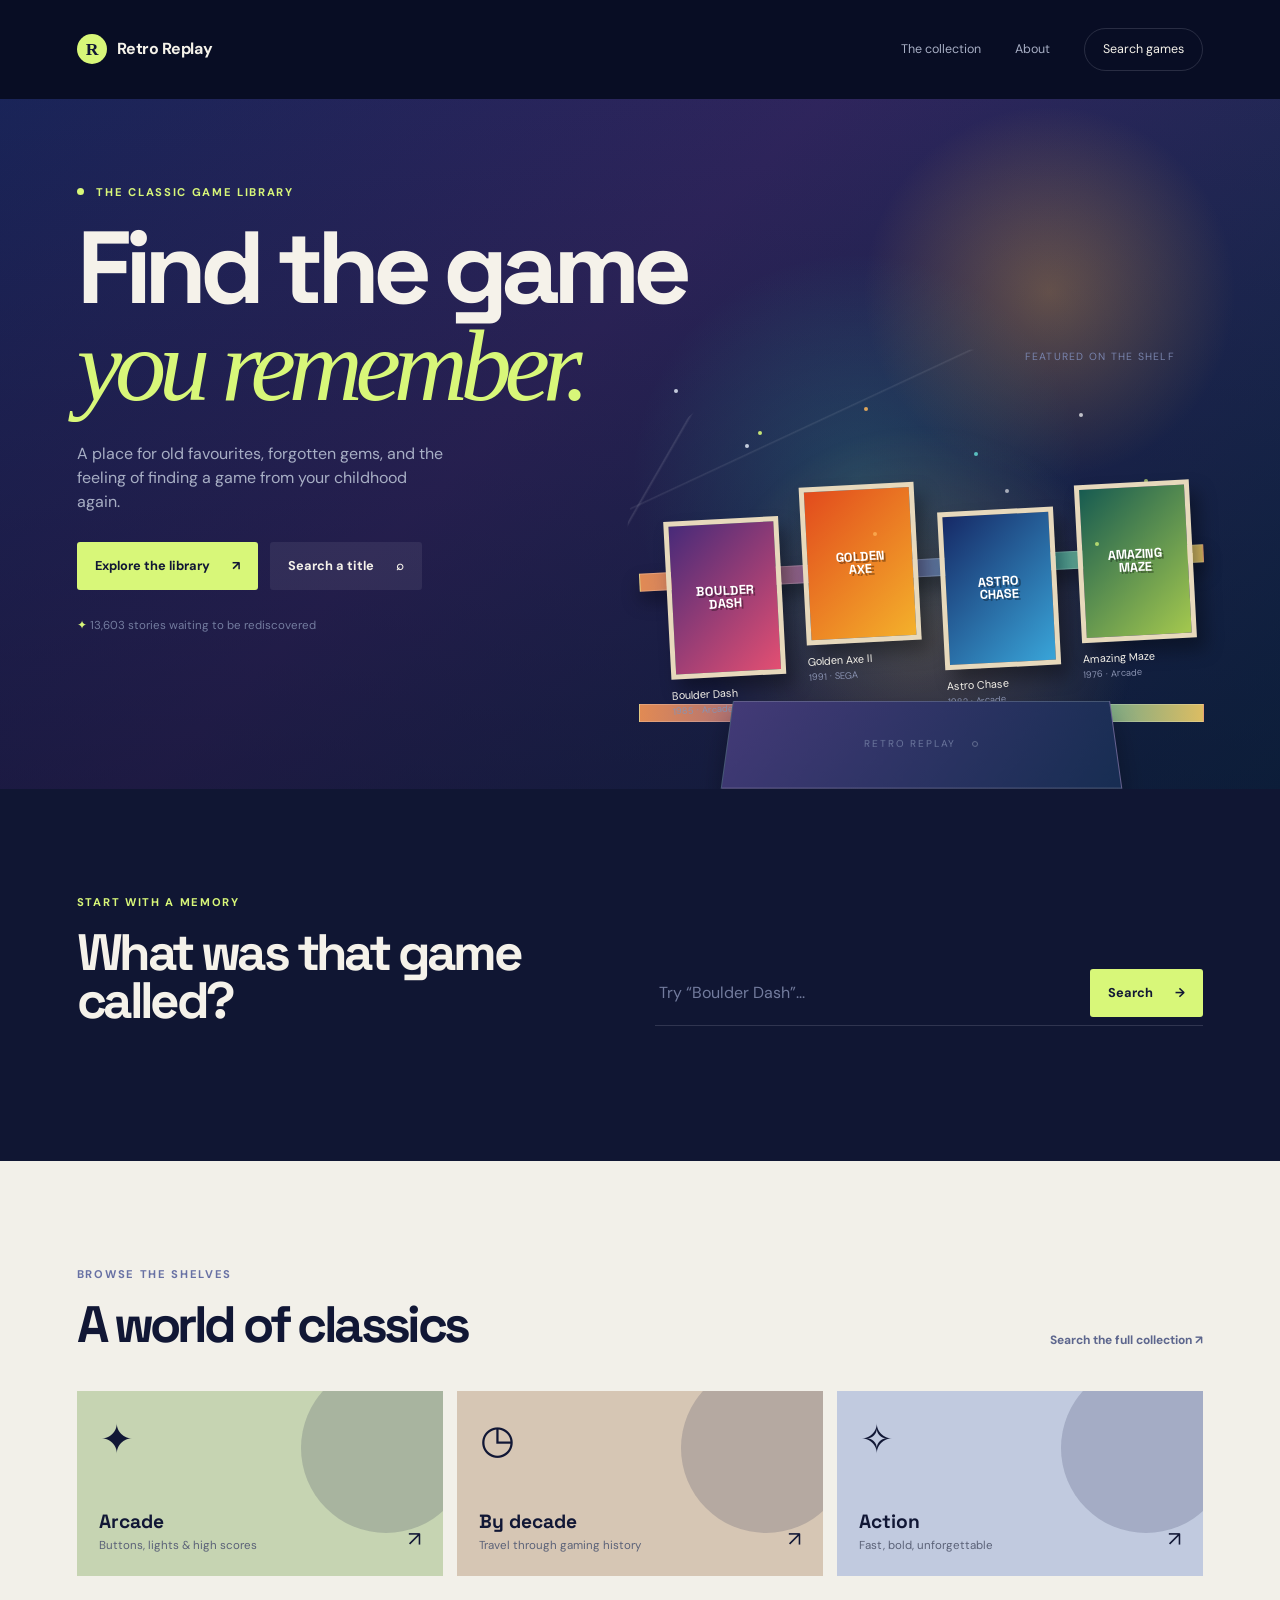
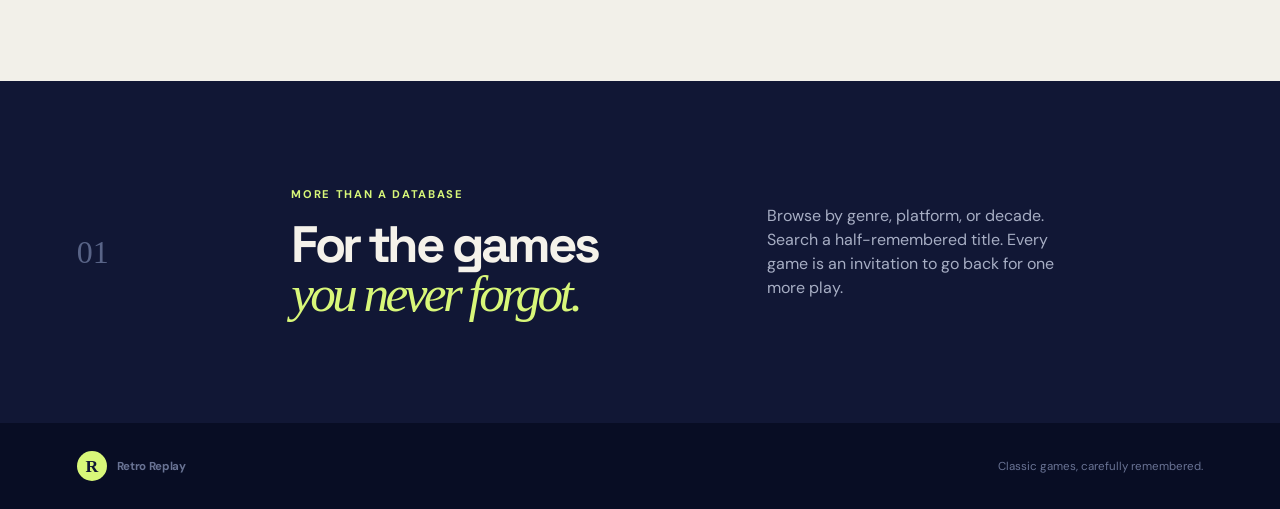
==== index.html @ 3554c62f "getting seroius now" ====
<!doctype html>
<html lang="en">
  <head>
    <meta charset="utf-8" />
    <meta name="viewport" content="width=device-width, initial-scale=1" />
    <meta
      name="description"
      content="Rediscover classic video games through a welcoming library of titles, platforms, and eras."
    />
    <title>Retro Replay | Classic game library</title>
    <link rel="preconnect" href="https://fonts.googleapis.com" />
    <link rel="preconnect" href="https://fonts.gstatic.com" crossorigin />
    <link
      href="https://fonts.googleapis.com/css2?family=DM+Sans:wght@400;500;700&family=Space+Grotesk:wght@500;600;700&display=swap"
      rel="stylesheet"
    />
    <link rel="stylesheet" href="styles.css" />
  </head>
  <body>
    <header class="site-header">
      <a class="brand" href="index.html" aria-label="Retro Replay home">
        <span class="brand-mark" aria-hidden="true">R</span>
        <span>Retro Replay</span>
      </a>
      <nav class="site-nav" aria-label="Primary navigation">
        <a href="#showcase">The collection</a>
        <a href="#about">About</a>
        <a class="nav-cta" href="#search">Search games</a>
      </nav>
    </header>

    <main>
      <section class="hero" aria-labelledby="hero-title">
        <div class="hero-glow hero-glow-left" aria-hidden="true"></div>
        <div class="hero-glow hero-glow-right" aria-hidden="true"></div>
        <div class="hero-copy">
          <p class="eyebrow"><span class="eyebrow-dot"></span> The classic game library</p>
          <h1 id="hero-title">Find the game<br /><em>you remember.</em></h1>
          <p class="hero-text">
            A place for old favourites, forgotten gems, and the feeling of
            finding a game from your childhood again.
          </p>
          <div class="hero-actions">
            <a class="button button-primary" href="library.html">
              Explore the library <span aria-hidden="true">↗</span>
            </a>
            <a class="button button-secondary" href="#search">
              Search a title <span aria-hidden="true">⌕</span>
            </a>
          </div>
          <p class="hero-note"><span aria-hidden="true">✦</span> 13,603 stories waiting to be rediscovered</p>
        </div>

        <div class="desk-scene" aria-label="Featured games from the collection">
          <div class="shelf shelf-back" aria-hidden="true"></div>
          <div class="shelf shelf-front" aria-hidden="true"></div>
          <div class="scene-label">Featured on the shelf</div>
          <div id="featured-games" class="featured-games">
            <article class="featured-card card-one">
              <div class="cover-art art-purple"><span>BOULDER<br />DASH</span></div>
              <span class="featured-title">Boulder Dash</span>
              <span class="featured-meta">1985 · Arcade</span>
            </article>
            <article class="featured-card card-two">
              <div class="cover-art art-orange"><span>GOLDEN<br />AXE</span></div>
              <span class="featured-title">Golden Axe II</span>
              <span class="featured-meta">1991 · SEGA</span>
            </article>
            <article class="featured-card card-three">
              <div class="cover-art art-blue"><span>ASTRO<br />CHASE</span></div>
              <span class="featured-title">Astro Chase</span>
              <span class="featured-meta">1982 · Arcade</span>
            </article>
            <article class="featured-card card-four">
              <div class="cover-art art-green"><span>AMAZING<br />MAZE</span></div>
              <span class="featured-title">Amazing Maze</span>
              <span class="featured-meta">1976 · Arcade</span>
            </article>
          </div>
          <div class="desk-drawer"><span>RETRO REPLAY</span><i aria-hidden="true"></i></div>
        </div>
      </section>

      <section class="search-section" id="search" aria-labelledby="search-title">
        <div>
          <p class="eyebrow">Start with a memory</p>
          <h2 id="search-title">What was that game called?</h2>
        </div>
        <form class="search-form" id="search-form">
          <label class="sr-only" for="game-search">Search by game title</label>
          <input id="game-search" name="query" type="search" placeholder="Try “Boulder Dash”..." autocomplete="off" />
          <button class="button button-primary" type="submit">Search <span aria-hidden="true">→</span></button>
        </form>
        <div class="search-results" id="search-results" aria-live="polite"></div>
      </section>

      <section class="showcase" id="showcase" aria-labelledby="showcase-title">
        <div class="section-heading">
          <div>
            <p class="eyebrow">Browse the shelves</p>
            <h2 id="showcase-title">A world of classics</h2>
          </div>
          <a class="text-link" href="#search">Search the full collection <span aria-hidden="true">↗</span></a>
        </div>
        <div class="category-grid" id="category-grid">
          <a class="category-card category-arcade" href="library.html?category=Arcade" data-query="arcade">
            <span class="category-icon" aria-hidden="true">✦</span>
            <span><strong>Arcade</strong><small>Buttons, lights &amp; high scores</small></span>
            <span class="category-arrow" aria-hidden="true">↗</span>
          </a>
          <a class="category-card category-years" href="library.html?category=1990s" data-query="1990">
            <span class="category-icon" aria-hidden="true">◷</span>
            <span><strong>By decade</strong><small>Travel through gaming history</small></span>
            <span class="category-arrow" aria-hidden="true">↗</span>
          </a>
          <a class="category-card category-action" href="library.html?category=Action" data-query="action">
            <span class="category-icon" aria-hidden="true">✧</span>
            <span><strong>Action</strong><small>Fast, bold, unforgettable</small></span>
            <span class="category-arrow" aria-hidden="true">↗</span>
          </a>
        </div>
      </section>

      <section class="about" id="about" aria-labelledby="about-title">
        <span class="about-number" aria-hidden="true">01</span>
        <div>
          <p class="eyebrow">More than a database</p>
          <h2 id="about-title">For the games<br /><em>you never forgot.</em></h2>
        </div>
        <p>
          Browse by genre, platform, or decade. Search a half-remembered title.
          Every game is an invitation to go back for one more play.
        </p>
      </section>
    </main>

    <footer class="site-footer">
      <a class="brand" href="index.html"><span class="brand-mark" aria-hidden="true">R</span><span>Retro Replay</span></a>
      <span>Classic games, carefully remembered.</span>
    </footer>
    <script src="app.js"></script>
  </body>
</html>
---- styles.css ----
:root {
  --ink: #f5f2ea;
  --muted: #a7aec4;
  --navy: #111735;
  --navy-deep: #080d24;
  --blue: #465cff;
  --lime: #d8f779;
  --line: rgba(239, 241, 255, 0.14);
  --serif: Georgia, "Times New Roman", serif;
}

* { box-sizing: border-box; }
html { scroll-behavior: smooth; }
body {
  margin: 0;
  background: var(--navy-deep);
  color: var(--ink);
  font-family: "DM Sans", Arial, sans-serif;
  line-height: 1.5;
}
a { color: inherit; text-decoration: none; }
a:focus-visible, button:focus-visible, input:focus-visible {
  outline: 3px solid var(--lime);
  outline-offset: 4px;
}
.site-header, .site-footer {
  align-items: center;
  display: flex;
  justify-content: space-between;
  margin: 0 auto;
  max-width: 1440px;
  padding: 28px 6vw;
}
.brand { align-items: center; display: inline-flex; font-weight: 700; gap: 10px; letter-spacing: -.03em; }
.brand-mark {
  align-items: center; background: var(--lime); border-radius: 50%; color: var(--navy);
  display: inline-flex; font-family: Georgia, serif; font-size: 1.1rem; height: 30px; justify-content: center; width: 30px;
}
.site-nav { align-items: center; color: var(--muted); display: flex; font-size: .78rem; gap: 34px; }
.site-nav a:hover, .text-link:hover { color: var(--ink); }
.nav-cta { border: 1px solid var(--line); border-radius: 30px; color: var(--ink); padding: 11px 18px; }
.hero {
  min-height: 690px; overflow: hidden; padding: 85px 6vw 95px; position: relative;
  background:
    linear-gradient(180deg, rgba(18, 24, 62, .08), rgba(8, 13, 36, .48)),
    radial-gradient(circle at 82% 28%, rgba(255, 184, 71, .38) 0, transparent 16%),
    radial-gradient(circle at 67% 55%, rgba(59, 196, 185, .3) 0, transparent 24%),
    linear-gradient(135deg, #1a255a 0%, #31265f 42%, #102c4c 100%);
}
.hero-copy { margin: 0 auto; max-width: 1440px; position: relative; z-index: 2; }
.eyebrow { color: var(--lime); font-size: .7rem; font-weight: 700; letter-spacing: .15em; margin: 0 0 18px; text-transform: uppercase; }
.eyebrow-dot { background: var(--lime); border-radius: 50%; display: inline-block; height: 7px; margin: 0 8px 1px 0; width: 7px; }
h1, h2 { font-family: "Space Grotesk", Arial, sans-serif; letter-spacing: -.07em; line-height: .95; margin: 0; }
h1 { font-size: clamp(3.7rem, 8vw, 7.5rem); max-width: 680px; }
h1 em, h2 em { color: var(--lime); font-family: var(--serif); font-weight: 400; }
.hero-text { color: var(--muted); font-size: 1rem; max-width: 370px; margin: 28px 0; }
.hero-actions { display: flex; flex-wrap: wrap; gap: 12px; }
.button { align-items: center; border: 0; border-radius: 3px; cursor: pointer; display: inline-flex; font: inherit; font-size: .8rem; font-weight: 700; gap: 22px; justify-content: space-between; min-height: 48px; padding: 13px 18px; transition: transform .2s, background .2s; }
.button:hover { transform: translateY(-2px); }
.button-primary { background: var(--lime); color: var(--navy); }
.button-secondary { background: rgba(255,255,255,.07); color: var(--ink); }
.hero-note { color: #737c9f; font-size: .72rem; margin-top: 27px; }
.hero-note span { color: var(--lime); }
.desk-scene {
  bottom: 20px; height: 420px; position: absolute; right: 5%; width: min(46vw, 650px);
  background:
    linear-gradient(120deg, transparent 12%, rgba(255,255,255,.12) 12.2%, transparent 12.5%),
    linear-gradient(155deg, transparent 23%, rgba(255,255,255,.09) 23.2%, transparent 23.5%),
    radial-gradient(ellipse at 50% 68%, rgba(255, 203, 104, .22), transparent 52%);
  border-radius: 45% 45% 0 0;
}
.desk-scene::before, .desk-scene::after {
  background: rgba(236, 244, 255, .8); border-radius: 50%; content: ""; height: 4px;
  position: absolute; width: 4px;
}
.desk-scene::before { box-shadow: 84px 42px 0 rgba(216,247,121,.9), 190px 18px 0 rgba(255,183,91,.85), 300px 63px 0 rgba(102,225,217,.8), 405px 24px 0 rgba(255,255,255,.7), 470px 90px 0 rgba(216,247,121,.65); left: 8%; top: 40px; }
.desk-scene::after { box-shadow: 128px 88px 0 rgba(255,183,91,.7), 260px 45px 0 rgba(255,255,255,.6), 350px 98px 0 rgba(216,247,121,.75); left: 20%; top: 95px; }
.shelf { background: linear-gradient(90deg, #e18a54, #73559e 38%, #3e9d9c 72%, #dcbd63); border: 1px solid rgba(255,255,255,.2); height: 18px; left: 2%; position: absolute; transform: rotate(-3deg); width: 96%; }
.shelf-back { box-shadow: 0 10px 18px rgba(0,0,0,.35); top: 210px; }
.shelf-front { top: 355px; transform: rotate(0); }
.scene-label { color: #7883ac; font-size: .65rem; letter-spacing: .12em; position: absolute; right: 7%; text-transform: uppercase; top: 0; }
.featured-games { align-items: end; bottom: 63px; display: flex; gap: clamp(8px, 2vw, 22px); left: 7%; position: absolute; transform: rotate(-3deg); }
.featured-card { width: clamp(75px, 9vw, 125px); }
.featured-card:nth-child(2) { transform: translateY(-27px); }
.featured-card:nth-child(3) { transform: translateY(5px); }
.featured-card:nth-child(4) { transform: translateY(-15px); }
.cover-art { align-items: center; aspect-ratio: .73; border: 5px solid #e7d9bc; box-shadow: 8px 12px 18px rgba(0,0,0,.35); display: flex; justify-content: center; padding: 7px; text-align: center; }
.cover-art span { color: white; font-family: "Space Grotesk", sans-serif; font-size: clamp(.55rem, 1vw, .85rem); font-weight: 700; line-height: 1; text-shadow: 2px 2px 0 rgba(0,0,0,.35); }
.art-purple { background: linear-gradient(135deg, #472a79, #e34f72); }
.art-orange { background: linear-gradient(135deg, #e24b1d, #f4b12b); }
.art-blue { background: linear-gradient(135deg, #162966, #39a5d9); }
.art-green { background: linear-gradient(135deg, #175b51, #a4c84e); }
.featured-title, .featured-meta { display: block; font-size: .68rem; margin-top: 8px; overflow: hidden; text-overflow: ellipsis; white-space: nowrap; }
.featured-meta { color: #8992b0; font-size: .58rem; margin-top: 2px; }
.desk-drawer { align-items: center; background: linear-gradient(125deg, #433a77, #172d52); border: 1px solid rgba(255,255,255,.2); bottom: -20px; box-shadow: 0 18px 25px rgba(0,0,0,.3); display: flex; height: 91px; justify-content: center; left: 17%; position: absolute; transform: perspective(400px) rotateX(16deg); width: 66%; }
.desk-drawer span { color: #6d789e; font-size: .63rem; letter-spacing: .18em; }
.desk-drawer i { border: 1px solid #657092; border-radius: 50%; height: 6px; margin-left: 16px; width: 6px; }
.search-section, .showcase, .about { margin: 0 auto; max-width: 1440px; padding: 105px 6vw; }
.search-section { align-items: end; background: #101633; display: grid; gap: 30px; grid-template-columns: 1fr 1fr; }
h2 { font-size: clamp(2.2rem, 4vw, 4.5rem); }
.search-form { display: flex; border-bottom: 1px solid var(--line); padding-bottom: 8px; }
.search-form input { background: transparent; border: 0; color: var(--ink); flex: 1; font: inherit; font-size: 1rem; min-width: 0; padding: 12px 4px; }
.search-form input::placeholder { color: #727b9d; }
.search-results { grid-column: 1 / -1; }
.search-result { align-items: center; border-top: 1px solid var(--line); display: flex; gap: 15px; padding: 17px 0; }
.search-result strong { flex: 1; }
.search-result small { color: var(--muted); }
.search-empty { color: var(--muted); font-size: .85rem; }
.showcase { background: #f2f0e9; color: var(--navy); }
.section-heading { align-items: end; display: flex; justify-content: space-between; margin-bottom: 42px; }
.section-heading .eyebrow { color: #6871a4; }
.text-link { color: #5d668d; font-size: .75rem; font-weight: 700; }
.category-grid { display: grid; gap: 14px; grid-template-columns: repeat(3, 1fr); }
.category-card { align-items: end; background: #d9d6cc; display: flex; min-height: 185px; overflow: hidden; padding: 22px; position: relative; }
.category-card::before { background: rgba(19,27,66,.17); border-radius: 50%; content: ""; height: 170px; position: absolute; right: -28px; top: -28px; width: 170px; }
.category-arcade { background: #c6d4b2; }.category-years { background: #d6c6b4; }.category-action { background: #c1cadf; }
.category-icon { font-size: 2.5rem; left: 23px; position: absolute; top: 18px; }
.category-card span:nth-child(2) { display: grid; gap: 3px; position: relative; }
.category-card strong { font: 700 1.2rem "Space Grotesk", sans-serif; }.category-card small { color: #5b6278; font-size: .72rem; }
.category-arrow { font-size: 1.3rem; margin-left: auto; position: relative; }
.about { align-items: center; background: var(--navy); display: grid; gap: 40px; grid-template-columns: .4fr 1fr 1fr; }
.about-number { color: #596487; font-family: var(--serif); font-size: 2rem; }.about p:last-child { color: var(--muted); font-size: 1rem; max-width: 300px; }
.site-footer { color: #697394; font-size: .72rem; }
.sr-only { clip: rect(0,0,0,0); clip-path: inset(50%); height: 1px; overflow: hidden; position: absolute; white-space: nowrap; width: 1px; }

@media (max-width: 850px) {
  .site-header { padding: 22px 5vw; }.site-nav a:not(.nav-cta) { display: none; }
  .hero { min-height: 850px; padding: 65px 5vw; }.desk-scene { bottom: 40px; height: 330px; left: 4%; right: auto; width: 92%; }
  .shelf-back { top: 175px; }.shelf-front { top: 290px; }.featured-games { bottom: 48px; }.desk-drawer { bottom: -10px; }
  .search-section, .showcase, .about { padding: 75px 5vw; }.search-section { display: block; }.search-form { margin-top: 30px; }
  .about { grid-template-columns: 1fr; }.about-number { display: none; }
}
@media (max-width: 520px) {
  h1 { font-size: 3.7rem; }.hero-text { font-size: .9rem; }.hero-actions .button { flex: 1; }
  .category-grid { grid-template-columns: 1fr; }.category-card { min-height: 150px; }.section-heading { align-items: start; flex-direction: column; gap: 20px; }
  .site-footer { align-items: start; flex-direction: column; gap: 15px; }
}
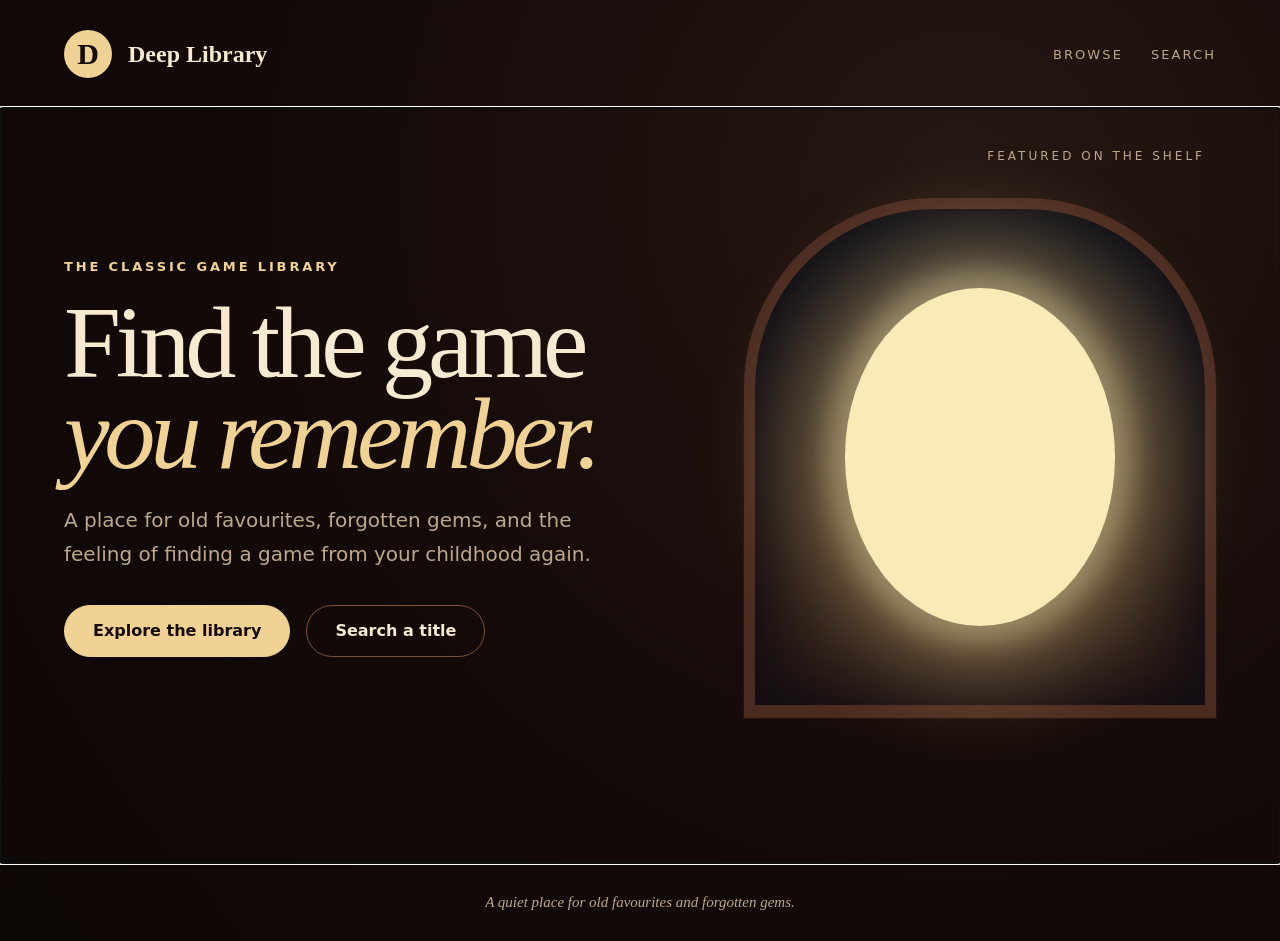
==== commit 6a60d15c: "getting seroius now" ====
--- a/index.html
+++ b/index.html
@@ -1,143 +1,22 @@
 <!doctype html>
 <html lang="en">
-  <head>
-    <meta charset="utf-8" />
-    <meta name="viewport" content="width=device-width, initial-scale=1" />
-    <meta
-      name="description"
-      content="Rediscover classic video games through a welcoming library of titles, platforms, and eras."
-    />
-    <title>Retro Replay | Classic game library</title>
-    <link rel="preconnect" href="https://fonts.googleapis.com" />
-    <link rel="preconnect" href="https://fonts.gstatic.com" crossorigin />
-    <link
-      href="https://fonts.googleapis.com/css2?family=DM+Sans:wght@400;500;700&family=Space+Grotesk:wght@500;600;700&display=swap"
-      rel="stylesheet"
-    />
-    <link rel="stylesheet" href="styles.css" />
-  </head>
-  <body>
-    <header class="site-header">
-      <a class="brand" href="index.html" aria-label="Retro Replay home">
-        <span class="brand-mark" aria-hidden="true">R</span>
-        <span>Retro Replay</span>
-      </a>
-      <nav class="site-nav" aria-label="Primary navigation">
-        <a href="#showcase">The collection</a>
-        <a href="#about">About</a>
-        <a class="nav-cta" href="#search">Search games</a>
-      </nav>
-    </header>
-
-    <main>
-      <section class="hero" aria-labelledby="hero-title">
-        <div class="hero-glow hero-glow-left" aria-hidden="true"></div>
-        <div class="hero-glow hero-glow-right" aria-hidden="true"></div>
-        <div class="hero-copy">
-          <p class="eyebrow"><span class="eyebrow-dot"></span> The classic game library</p>
-          <h1 id="hero-title">Find the game<br /><em>you remember.</em></h1>
-          <p class="hero-text">
-            A place for old favourites, forgotten gems, and the feeling of
-            finding a game from your childhood again.
-          </p>
-          <div class="hero-actions">
-            <a class="button button-primary" href="library.html">
-              Explore the library <span aria-hidden="true">↗</span>
-            </a>
-            <a class="button button-secondary" href="#search">
-              Search a title <span aria-hidden="true">⌕</span>
-            </a>
-          </div>
-          <p class="hero-note"><span aria-hidden="true">✦</span> 13,603 stories waiting to be rediscovered</p>
-        </div>
-
-        <div class="desk-scene" aria-label="Featured games from the collection">
-          <div class="shelf shelf-back" aria-hidden="true"></div>
-          <div class="shelf shelf-front" aria-hidden="true"></div>
-          <div class="scene-label">Featured on the shelf</div>
-          <div id="featured-games" class="featured-games">
-            <article class="featured-card card-one">
-              <div class="cover-art art-purple"><span>BOULDER<br />DASH</span></div>
-              <span class="featured-title">Boulder Dash</span>
-              <span class="featured-meta">1985 · Arcade</span>
-            </article>
-            <article class="featured-card card-two">
-              <div class="cover-art art-orange"><span>GOLDEN<br />AXE</span></div>
-              <span class="featured-title">Golden Axe II</span>
-              <span class="featured-meta">1991 · SEGA</span>
-            </article>
-            <article class="featured-card card-three">
-              <div class="cover-art art-blue"><span>ASTRO<br />CHASE</span></div>
-              <span class="featured-title">Astro Chase</span>
-              <span class="featured-meta">1982 · Arcade</span>
-            </article>
-            <article class="featured-card card-four">
-              <div class="cover-art art-green"><span>AMAZING<br />MAZE</span></div>
-              <span class="featured-title">Amazing Maze</span>
-              <span class="featured-meta">1976 · Arcade</span>
-            </article>
-          </div>
-          <div class="desk-drawer"><span>RETRO REPLAY</span><i aria-hidden="true"></i></div>
-        </div>
-      </section>
-
-      <section class="search-section" id="search" aria-labelledby="search-title">
-        <div>
-          <p class="eyebrow">Start with a memory</p>
-          <h2 id="search-title">What was that game called?</h2>
-        </div>
-        <form class="search-form" id="search-form">
-          <label class="sr-only" for="game-search">Search by game title</label>
-          <input id="game-search" name="query" type="search" placeholder="Try “Boulder Dash”..." autocomplete="off" />
-          <button class="button button-primary" type="submit">Search <span aria-hidden="true">→</span></button>
-        </form>
-        <div class="search-results" id="search-results" aria-live="polite"></div>
-      </section>
-
-      <section class="showcase" id="showcase" aria-labelledby="showcase-title">
-        <div class="section-heading">
-          <div>
-            <p class="eyebrow">Browse the shelves</p>
-            <h2 id="showcase-title">A world of classics</h2>
-          </div>
-          <a class="text-link" href="#search">Search the full collection <span aria-hidden="true">↗</span></a>
-        </div>
-        <div class="category-grid" id="category-grid">
-          <a class="category-card category-arcade" href="library.html?category=Arcade" data-query="arcade">
-            <span class="category-icon" aria-hidden="true">✦</span>
-            <span><strong>Arcade</strong><small>Buttons, lights &amp; high scores</small></span>
-            <span class="category-arrow" aria-hidden="true">↗</span>
-          </a>
-          <a class="category-card category-years" href="library.html?category=1990s" data-query="1990">
-            <span class="category-icon" aria-hidden="true">◷</span>
-            <span><strong>By decade</strong><small>Travel through gaming history</small></span>
-            <span class="category-arrow" aria-hidden="true">↗</span>
-          </a>
-          <a class="category-card category-action" href="library.html?category=Action" data-query="action">
-            <span class="category-icon" aria-hidden="true">✧</span>
-            <span><strong>Action</strong><small>Fast, bold, unforgettable</small></span>
-            <span class="category-arrow" aria-hidden="true">↗</span>
-          </a>
-        </div>
-      </section>
-
-      <section class="about" id="about" aria-labelledby="about-title">
-        <span class="about-number" aria-hidden="true">01</span>
-        <div>
-          <p class="eyebrow">More than a database</p>
-          <h2 id="about-title">For the games<br /><em>you never forgot.</em></h2>
-        </div>
-        <p>
-          Browse by genre, platform, or decade. Search a half-remembered title.
-          Every game is an invitation to go back for one more play.
-        </p>
-      </section>
-    </main>
-
-    <footer class="site-footer">
-      <a class="brand" href="index.html"><span class="brand-mark" aria-hidden="true">R</span><span>Retro Replay</span></a>
-      <span>Classic games, carefully remembered.</span>
-    </footer>
-    <script src="app.js"></script>
-  </body>
+<head>
+  <meta charset="UTF-8">
+  <meta name="viewport" content="width=device-width, initial-scale=1">
+  <meta name="description" content="Deep Library - rediscover classic video games.">
+  <title>Deep Library</title>
+  <link rel="stylesheet" href="styles.css">
+</head>
+<body>
+  <header class="site-header">
+    <a class="brand" href="#/" aria-label="Deep Library home"><span class="brand-mark">D</span><span>Deep Library</span></a>
+    <nav class="top-nav" aria-label="Primary navigation">
+      <a href="#/library">Browse</a>
+      <a href="#/search">Search</a>
+    </nav>
+  </header>
+  <main id="app" tabindex="-1"></main>
+  <footer class="site-footer">A quiet place for old favourites and forgotten gems.</footer>
+  <script src="app.js"></script>
+</body>
 </html>
--- a/styles.css
+++ b/styles.css
@@ -1,137 +1,118 @@
 :root {
-  --ink: #f5f2ea;
-  --muted: #a7aec4;
-  --navy: #111735;
-  --navy-deep: #080d24;
-  --blue: #465cff;
-  --lime: #d8f779;
-  --line: rgba(239, 241, 255, 0.14);
+  --ink: #150b09;
+  --ink-soft: #21110e;
+  --brown: #4b2b20;
+  --brown-light: #795039;
+  --cream: #f6ead0;
+  --gold: #f0d294;
+  --muted: #bca88c;
+  --line: rgba(240, 210, 148, .28);
   --serif: Georgia, "Times New Roman", serif;
+  --sans: Inter, ui-sans-serif, system-ui, -apple-system, BlinkMacSystemFont, "Segoe UI", sans-serif;
 }
 
 * { box-sizing: border-box; }
 html { scroll-behavior: smooth; }
 body {
   margin: 0;
-  background: var(--navy-deep);
-  color: var(--ink);
-  font-family: "DM Sans", Arial, sans-serif;
-  line-height: 1.5;
+  min-width: 320px;
+  min-height: 100vh;
+  color: var(--cream);
+  background: radial-gradient(circle at 75% 20%, #251713 0, var(--ink) 48%, #0d0706 100%);
+  font-family: var(--sans);
 }
-a { color: inherit; text-decoration: none; }
-a:focus-visible, button:focus-visible, input:focus-visible {
-  outline: 3px solid var(--lime);
-  outline-offset: 4px;
+a { color: inherit; }
+button, input, select { font: inherit; }
+button, a, input, select { outline-color: var(--gold); outline-offset: 4px; }
+.sr-only { position: absolute; width: 1px; height: 1px; padding: 0; margin: -1px; overflow: hidden; clip: rect(0, 0, 0, 0); white-space: nowrap; border: 0; }
+.site-header {
+  display: flex; align-items: center; justify-content: space-between;
+  max-width: 1400px; margin: auto; padding: 30px 5vw;
 }
-.site-header, .site-footer {
-  align-items: center;
-  display: flex;
-  justify-content: space-between;
-  margin: 0 auto;
-  max-width: 1440px;
-  padding: 28px 6vw;
+.brand { display: inline-flex; align-items: center; gap: 16px; text-decoration: none; font: 700 24px var(--serif); }
+.brand-mark {
+  display: grid; place-items: center; width: 48px; height: 48px; border-radius: 50%;
+  color: var(--ink); background: var(--gold); font: 700 30px var(--serif);
 }
-.brand { align-items: center; display: inline-flex; font-weight: 700; gap: 10px; letter-spacing: -.03em; }
-.brand-mark {
-  align-items: center; background: var(--lime); border-radius: 50%; color: var(--navy);
-  display: inline-flex; font-family: Georgia, serif; font-size: 1.1rem; height: 30px; justify-content: center; width: 30px;
+.top-nav { display: flex; gap: 28px; color: var(--muted); font-size: 13px; letter-spacing: .16em; text-transform: uppercase; }
+.top-nav a { text-decoration: none; }
+.top-nav a:hover { color: var(--gold); }
+main { max-width: 1400px; margin: auto; padding: 25px 5vw 80px; }
+.hero { min-height: 650px; display: grid; grid-template-columns: 1.1fr .9fr; align-items: center; gap: 8vw; }
+.eyebrow, .section-kicker { color: var(--gold); font-size: 13px; font-weight: 700; letter-spacing: .22em; text-transform: uppercase; }
+h1, h2, h3 { font-family: var(--serif); font-weight: 400; }
+.hero h1 { max-width: 760px; margin: 24px 0; font-size: clamp(62px, 8vw, 128px); line-height: .88; letter-spacing: -.05em; }
+.hero h1 em { color: var(--gold); }
+.hero-copy { max-width: 590px; color: var(--muted); font-size: 20px; line-height: 1.7; }
+.actions { display: flex; flex-wrap: wrap; gap: 16px; margin-top: 34px; }
+.button {
+  display: inline-flex; align-items: center; justify-content: center; min-height: 52px; padding: 0 28px;
+  border: 1px solid var(--brown-light); border-radius: 999px; color: var(--cream); background: transparent;
+  text-decoration: none; cursor: pointer; font-weight: 700;
 }
-.site-nav { align-items: center; color: var(--muted); display: flex; font-size: .78rem; gap: 34px; }
-.site-nav a:hover, .text-link:hover { color: var(--ink); }
-.nav-cta { border: 1px solid var(--line); border-radius: 30px; color: var(--ink); padding: 11px 18px; }
-.hero {
-  min-height: 690px; overflow: hidden; padding: 85px 6vw 95px; position: relative;
-  background:
-    linear-gradient(180deg, rgba(18, 24, 62, .08), rgba(8, 13, 36, .48)),
-    radial-gradient(circle at 82% 28%, rgba(255, 184, 71, .38) 0, transparent 16%),
-    radial-gradient(circle at 67% 55%, rgba(59, 196, 185, .3) 0, transparent 24%),
-    linear-gradient(135deg, #1a255a 0%, #31265f 42%, #102c4c 100%);
+.button.primary { border-color: var(--gold); color: var(--ink); background: var(--gold); }
+.button:hover { transform: translateY(-2px); filter: brightness(1.08); }
+.shelf-art { position: relative; min-height: 520px; border: 11px solid var(--brown); border-bottom-width: 13px; border-radius: 190px 190px 0 0; background: linear-gradient(#15151e, #281916 70%); box-shadow: 0 0 0 1px #22130f, inset 0 0 80px #09080f; }
+.shelf-art:before { content: ""; position: absolute; inset: 16% 20%; border-radius: 50%; background: #faeab5; box-shadow: 0 0 28px 18px #faeab555, 0 0 90px 50px #d9bd7777; }
+.shelf-art:after { content: "FEATURED ON THE SHELF"; position: absolute; top: -60px; right: 0; color: var(--muted); font-size: 12px; letter-spacing: .25em; }
+.section-heading { display: flex; justify-content: space-between; align-items: end; gap: 20px; margin: 35px 0; }
+.section-heading h1 { margin: 10px 0 0; font-size: clamp(40px, 6vw, 72px); }
+.section-heading p { color: var(--muted); }
+.toolbar { display: flex; flex-wrap: wrap; gap: 12px; margin-bottom: 30px; }
+.search-form { display: flex; flex: 1 1 360px; }
+.search-form input, .toolbar select {
+  min-height: 48px; border: 1px solid var(--line); color: var(--cream); background: #211310; padding: 0 16px;
 }
-.hero-copy { margin: 0 auto; max-width: 1440px; position: relative; z-index: 2; }
-.eyebrow { color: var(--lime); font-size: .7rem; font-weight: 700; letter-spacing: .15em; margin: 0 0 18px; text-transform: uppercase; }
-.eyebrow-dot { background: var(--lime); border-radius: 50%; display: inline-block; height: 7px; margin: 0 8px 1px 0; width: 7px; }
-h1, h2 { font-family: "Space Grotesk", Arial, sans-serif; letter-spacing: -.07em; line-height: .95; margin: 0; }
-h1 { font-size: clamp(3.7rem, 8vw, 7.5rem); max-width: 680px; }
-h1 em, h2 em { color: var(--lime); font-family: var(--serif); font-weight: 400; }
-.hero-text { color: var(--muted); font-size: 1rem; max-width: 370px; margin: 28px 0; }
-.hero-actions { display: flex; flex-wrap: wrap; gap: 12px; }
-.button { align-items: center; border: 0; border-radius: 3px; cursor: pointer; display: inline-flex; font: inherit; font-size: .8rem; font-weight: 700; gap: 22px; justify-content: space-between; min-height: 48px; padding: 13px 18px; transition: transform .2s, background .2s; }
-.button:hover { transform: translateY(-2px); }
-.button-primary { background: var(--lime); color: var(--navy); }
-.button-secondary { background: rgba(255,255,255,.07); color: var(--ink); }
-.hero-note { color: #737c9f; font-size: .72rem; margin-top: 27px; }
-.hero-note span { color: var(--lime); }
-.desk-scene {
-  bottom: 20px; height: 420px; position: absolute; right: 5%; width: min(46vw, 650px);
-  background:
-    linear-gradient(120deg, transparent 12%, rgba(255,255,255,.12) 12.2%, transparent 12.5%),
-    linear-gradient(155deg, transparent 23%, rgba(255,255,255,.09) 23.2%, transparent 23.5%),
-    radial-gradient(ellipse at 50% 68%, rgba(255, 203, 104, .22), transparent 52%);
-  border-radius: 45% 45% 0 0;
+.search-form input { flex: 1; border-radius: 7px 0 0 7px; }
+.search-form .button { min-height: 48px; border-radius: 0 7px 7px 0; padding: 0 20px; }
+.toolbar select { border-radius: 7px; min-width: 190px; }
+.status { color: var(--muted); margin: 20px 0; }
+.game-grid { display: grid; grid-template-columns: repeat(4, 1fr); gap: 20px; }
+.game-card { overflow: hidden; border: 1px solid rgba(240,210,148,.14); border-radius: 5px; background: #211412; box-shadow: 0 12px 30px #0005; transition: transform .2s, border-color .2s; }
+.game-card:hover { transform: translateY(-5px) rotate(-.3deg); border-color: var(--gold); }
+.game-card a { display: block; height: 100%; text-decoration: none; }
+.cover { display: grid; place-items: center; min-height: 190px; padding: 16px; text-align: center; background: linear-gradient(135deg, #39251f, #17111a); color: var(--muted); }
+.cover img { width: 100%; height: 190px; object-fit: cover; }
+.cover span { border: 1px dashed var(--line); padding: 12px; font-size: 12px; letter-spacing: .12em; text-transform: uppercase; }
+.card-meta { padding: 16px; }
+.card-meta h3 { margin: 0 0 8px; font-size: 20px; line-height: 1.1; }
+.card-meta p { margin: 0; color: var(--muted); font-size: 13px; }
+.pager { display: flex; justify-content: center; align-items: center; gap: 20px; margin-top: 36px; }
+.pager .button { min-width: 120px; }
+.pager .button:disabled { cursor: not-allowed; opacity: .35; transform: none; }
+.detail { max-width: 1100px; margin: auto; }
+.detail-layout { display: grid; grid-template-columns: minmax(260px, 380px) 1fr; gap: 60px; align-items: start; }
+.detail-cover { min-height: 460px; }
+.detail-cover img { height: 460px; }
+.detail h1 { margin: 12px 0; font-size: clamp(48px, 7vw, 90px); line-height: .95; }
+.detail-intro { color: var(--muted); font-size: 18px; line-height: 1.7; }
+.facts { display: grid; grid-template-columns: repeat(2, 1fr); gap: 18px; margin: 35px 0; border-top: 1px solid var(--line); padding-top: 24px; }
+.fact dt { color: var(--muted); font-size: 11px; letter-spacing: .15em; text-transform: uppercase; }
+.fact dd { margin: 6px 0 0; }
+.empty { padding: 50px 20px; border: 1px dashed var(--line); color: var(--muted); text-align: center; }
+.site-footer { padding: 30px 5vw; border-top: 1px solid #3a211a; color: var(--muted); text-align: center; font: italic 15px var(--serif); }
+.loading { min-height: 60vh; display: grid; place-items: center; color: var(--gold); }
+
+@media (max-width: 900px) {
+  .hero { grid-template-columns: 1fr; min-height: auto; padding: 50px 0; }
+  .shelf-art { min-height: 310px; max-width: 500px; width: 100%; margin: 30px auto 0; }
+  .game-grid { grid-template-columns: repeat(3, 1fr); }
+  .detail-layout { gap: 30px; }
 }
-.desk-scene::before, .desk-scene::after {
-  background: rgba(236, 244, 255, .8); border-radius: 50%; content: ""; height: 4px;
-  position: absolute; width: 4px;
+@media (max-width: 620px) {
+  .site-header { padding: 20px 5vw; }
+  .brand { font-size: 20px; }
+  .brand-mark { width: 40px; height: 40px; font-size: 25px; }
+  .top-nav { gap: 15px; font-size: 11px; }
+  main { padding-top: 10px; }
+  .hero h1 { font-size: clamp(54px, 17vw, 85px); }
+  .hero-copy { font-size: 17px; }
+  .game-grid { grid-template-columns: repeat(2, 1fr); gap: 12px; }
+  .cover, .cover img { min-height: 140px; height: 140px; }
+  .card-meta { padding: 12px; }
+  .card-meta h3 { font-size: 17px; }
+  .detail-layout { grid-template-columns: 1fr; }
+  .detail-cover, .detail-cover img { min-height: 320px; height: 320px; }
+  .facts { gap: 16px 10px; }
+  .facts .fact dd { overflow-wrap: anywhere; }
 }
-.desk-scene::before { box-shadow: 84px 42px 0 rgba(216,247,121,.9), 190px 18px 0 rgba(255,183,91,.85), 300px 63px 0 rgba(102,225,217,.8), 405px 24px 0 rgba(255,255,255,.7), 470px 90px 0 rgba(216,247,121,.65); left: 8%; top: 40px; }
-.desk-scene::after { box-shadow: 128px 88px 0 rgba(255,183,91,.7), 260px 45px 0 rgba(255,255,255,.6), 350px 98px 0 rgba(216,247,121,.75); left: 20%; top: 95px; }
-.shelf { background: linear-gradient(90deg, #e18a54, #73559e 38%, #3e9d9c 72%, #dcbd63); border: 1px solid rgba(255,255,255,.2); height: 18px; left: 2%; position: absolute; transform: rotate(-3deg); width: 96%; }
-.shelf-back { box-shadow: 0 10px 18px rgba(0,0,0,.35); top: 210px; }
-.shelf-front { top: 355px; transform: rotate(0); }
-.scene-label { color: #7883ac; font-size: .65rem; letter-spacing: .12em; position: absolute; right: 7%; text-transform: uppercase; top: 0; }
-.featured-games { align-items: end; bottom: 63px; display: flex; gap: clamp(8px, 2vw, 22px); left: 7%; position: absolute; transform: rotate(-3deg); }
-.featured-card { width: clamp(75px, 9vw, 125px); }
-.featured-card:nth-child(2) { transform: translateY(-27px); }
-.featured-card:nth-child(3) { transform: translateY(5px); }
-.featured-card:nth-child(4) { transform: translateY(-15px); }
-.cover-art { align-items: center; aspect-ratio: .73; border: 5px solid #e7d9bc; box-shadow: 8px 12px 18px rgba(0,0,0,.35); display: flex; justify-content: center; padding: 7px; text-align: center; }
-.cover-art span { color: white; font-family: "Space Grotesk", sans-serif; font-size: clamp(.55rem, 1vw, .85rem); font-weight: 700; line-height: 1; text-shadow: 2px 2px 0 rgba(0,0,0,.35); }
-.art-purple { background: linear-gradient(135deg, #472a79, #e34f72); }
-.art-orange { background: linear-gradient(135deg, #e24b1d, #f4b12b); }
-.art-blue { background: linear-gradient(135deg, #162966, #39a5d9); }
-.art-green { background: linear-gradient(135deg, #175b51, #a4c84e); }
-.featured-title, .featured-meta { display: block; font-size: .68rem; margin-top: 8px; overflow: hidden; text-overflow: ellipsis; white-space: nowrap; }
-.featured-meta { color: #8992b0; font-size: .58rem; margin-top: 2px; }
-.desk-drawer { align-items: center; background: linear-gradient(125deg, #433a77, #172d52); border: 1px solid rgba(255,255,255,.2); bottom: -20px; box-shadow: 0 18px 25px rgba(0,0,0,.3); display: flex; height: 91px; justify-content: center; left: 17%; position: absolute; transform: perspective(400px) rotateX(16deg); width: 66%; }
-.desk-drawer span { color: #6d789e; font-size: .63rem; letter-spacing: .18em; }
-.desk-drawer i { border: 1px solid #657092; border-radius: 50%; height: 6px; margin-left: 16px; width: 6px; }
-.search-section, .showcase, .about { margin: 0 auto; max-width: 1440px; padding: 105px 6vw; }
-.search-section { align-items: end; background: #101633; display: grid; gap: 30px; grid-template-columns: 1fr 1fr; }
-h2 { font-size: clamp(2.2rem, 4vw, 4.5rem); }
-.search-form { display: flex; border-bottom: 1px solid var(--line); padding-bottom: 8px; }
-.search-form input { background: transparent; border: 0; color: var(--ink); flex: 1; font: inherit; font-size: 1rem; min-width: 0; padding: 12px 4px; }
-.search-form input::placeholder { color: #727b9d; }
-.search-results { grid-column: 1 / -1; }
-.search-result { align-items: center; border-top: 1px solid var(--line); display: flex; gap: 15px; padding: 17px 0; }
-.search-result strong { flex: 1; }
-.search-result small { color: var(--muted); }
-.search-empty { color: var(--muted); font-size: .85rem; }
-.showcase { background: #f2f0e9; color: var(--navy); }
-.section-heading { align-items: end; display: flex; justify-content: space-between; margin-bottom: 42px; }
-.section-heading .eyebrow { color: #6871a4; }
-.text-link { color: #5d668d; font-size: .75rem; font-weight: 700; }
-.category-grid { display: grid; gap: 14px; grid-template-columns: repeat(3, 1fr); }
-.category-card { align-items: end; background: #d9d6cc; display: flex; min-height: 185px; overflow: hidden; padding: 22px; position: relative; }
-.category-card::before { background: rgba(19,27,66,.17); border-radius: 50%; content: ""; height: 170px; position: absolute; right: -28px; top: -28px; width: 170px; }
-.category-arcade { background: #c6d4b2; }.category-years { background: #d6c6b4; }.category-action { background: #c1cadf; }
-.category-icon { font-size: 2.5rem; left: 23px; position: absolute; top: 18px; }
-.category-card span:nth-child(2) { display: grid; gap: 3px; position: relative; }
-.category-card strong { font: 700 1.2rem "Space Grotesk", sans-serif; }.category-card small { color: #5b6278; font-size: .72rem; }
-.category-arrow { font-size: 1.3rem; margin-left: auto; position: relative; }
-.about { align-items: center; background: var(--navy); display: grid; gap: 40px; grid-template-columns: .4fr 1fr 1fr; }
-.about-number { color: #596487; font-family: var(--serif); font-size: 2rem; }.about p:last-child { color: var(--muted); font-size: 1rem; max-width: 300px; }
-.site-footer { color: #697394; font-size: .72rem; }
-.sr-only { clip: rect(0,0,0,0); clip-path: inset(50%); height: 1px; overflow: hidden; position: absolute; white-space: nowrap; width: 1px; }
-
-@media (max-width: 850px) {
-  .site-header { padding: 22px 5vw; }.site-nav a:not(.nav-cta) { display: none; }
-  .hero { min-height: 850px; padding: 65px 5vw; }.desk-scene { bottom: 40px; height: 330px; left: 4%; right: auto; width: 92%; }
-  .shelf-back { top: 175px; }.shelf-front { top: 290px; }.featured-games { bottom: 48px; }.desk-drawer { bottom: -10px; }
-  .search-section, .showcase, .about { padding: 75px 5vw; }.search-section { display: block; }.search-form { margin-top: 30px; }
-  .about { grid-template-columns: 1fr; }.about-number { display: none; }
-}
-@media (max-width: 520px) {
-  h1 { font-size: 3.7rem; }.hero-text { font-size: .9rem; }.hero-actions .button { flex: 1; }
-  .category-grid { grid-template-columns: 1fr; }.category-card { min-height: 150px; }.section-heading { align-items: start; flex-direction: column; gap: 20px; }
-  .site-footer { align-items: start; flex-direction: column; gap: 15px; }
-}
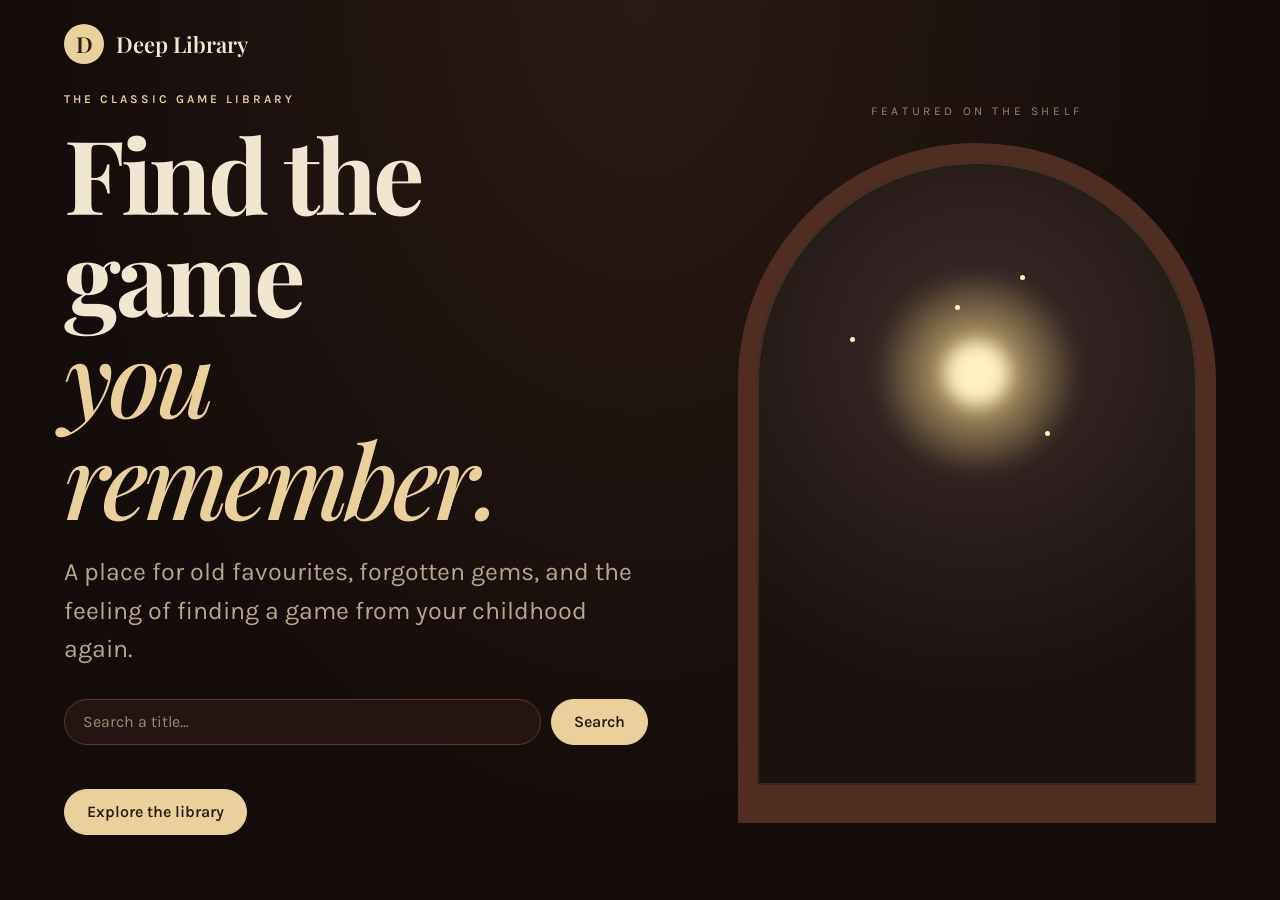
==== commit 4cb22933: "getting seroius now" ====
--- a/index.html
+++ b/index.html
@@ -1,22 +1,17 @@
 <!doctype html>
 <html lang="en">
 <head>
-  <meta charset="UTF-8">
+  <meta charset="utf-8">
   <meta name="viewport" content="width=device-width, initial-scale=1">
-  <meta name="description" content="Deep Library - rediscover classic video games.">
+  <meta name="description" content="Deep Library is a classic video game discovery and information library.">
   <title>Deep Library</title>
+  <link rel="preconnect" href="https://fonts.googleapis.com">
+  <link rel="preconnect" href="https://fonts.gstatic.com" crossorigin>
+  <link href="https://fonts.googleapis.com/css2?family=Karla:wght@400;600&family=Playfair+Display:ital,wght@0,600;1,500&display=swap" rel="stylesheet">
   <link rel="stylesheet" href="styles.css">
 </head>
 <body>
-  <header class="site-header">
-    <a class="brand" href="#/" aria-label="Deep Library home"><span class="brand-mark">D</span><span>Deep Library</span></a>
-    <nav class="top-nav" aria-label="Primary navigation">
-      <a href="#/library">Browse</a>
-      <a href="#/search">Search</a>
-    </nav>
-  </header>
-  <main id="app" tabindex="-1"></main>
-  <footer class="site-footer">A quiet place for old favourites and forgotten gems.</footer>
+  <div id="app" aria-live="polite"></div>
   <script src="app.js"></script>
 </body>
 </html>
--- a/styles.css
+++ b/styles.css
@@ -1,118 +1,3 @@
-:root {
-  --ink: #150b09;
-  --ink-soft: #21110e;
-  --brown: #4b2b20;
-  --brown-light: #795039;
-  --cream: #f6ead0;
-  --gold: #f0d294;
-  --muted: #bca88c;
-  --line: rgba(240, 210, 148, .28);
-  --serif: Georgia, "Times New Roman", serif;
-  --sans: Inter, ui-sans-serif, system-ui, -apple-system, BlinkMacSystemFont, "Segoe UI", sans-serif;
-}
-
-* { box-sizing: border-box; }
-html { scroll-behavior: smooth; }
-body {
-  margin: 0;
-  min-width: 320px;
-  min-height: 100vh;
-  color: var(--cream);
-  background: radial-gradient(circle at 75% 20%, #251713 0, var(--ink) 48%, #0d0706 100%);
-  font-family: var(--sans);
-}
-a { color: inherit; }
-button, input, select { font: inherit; }
-button, a, input, select { outline-color: var(--gold); outline-offset: 4px; }
-.sr-only { position: absolute; width: 1px; height: 1px; padding: 0; margin: -1px; overflow: hidden; clip: rect(0, 0, 0, 0); white-space: nowrap; border: 0; }
-.site-header {
-  display: flex; align-items: center; justify-content: space-between;
-  max-width: 1400px; margin: auto; padding: 30px 5vw;
-}
-.brand { display: inline-flex; align-items: center; gap: 16px; text-decoration: none; font: 700 24px var(--serif); }
-.brand-mark {
-  display: grid; place-items: center; width: 48px; height: 48px; border-radius: 50%;
-  color: var(--ink); background: var(--gold); font: 700 30px var(--serif);
-}
-.top-nav { display: flex; gap: 28px; color: var(--muted); font-size: 13px; letter-spacing: .16em; text-transform: uppercase; }
-.top-nav a { text-decoration: none; }
-.top-nav a:hover { color: var(--gold); }
-main { max-width: 1400px; margin: auto; padding: 25px 5vw 80px; }
-.hero { min-height: 650px; display: grid; grid-template-columns: 1.1fr .9fr; align-items: center; gap: 8vw; }
-.eyebrow, .section-kicker { color: var(--gold); font-size: 13px; font-weight: 700; letter-spacing: .22em; text-transform: uppercase; }
-h1, h2, h3 { font-family: var(--serif); font-weight: 400; }
-.hero h1 { max-width: 760px; margin: 24px 0; font-size: clamp(62px, 8vw, 128px); line-height: .88; letter-spacing: -.05em; }
-.hero h1 em { color: var(--gold); }
-.hero-copy { max-width: 590px; color: var(--muted); font-size: 20px; line-height: 1.7; }
-.actions { display: flex; flex-wrap: wrap; gap: 16px; margin-top: 34px; }
-.button {
-  display: inline-flex; align-items: center; justify-content: center; min-height: 52px; padding: 0 28px;
-  border: 1px solid var(--brown-light); border-radius: 999px; color: var(--cream); background: transparent;
-  text-decoration: none; cursor: pointer; font-weight: 700;
-}
-.button.primary { border-color: var(--gold); color: var(--ink); background: var(--gold); }
-.button:hover { transform: translateY(-2px); filter: brightness(1.08); }
-.shelf-art { position: relative; min-height: 520px; border: 11px solid var(--brown); border-bottom-width: 13px; border-radius: 190px 190px 0 0; background: linear-gradient(#15151e, #281916 70%); box-shadow: 0 0 0 1px #22130f, inset 0 0 80px #09080f; }
-.shelf-art:before { content: ""; position: absolute; inset: 16% 20%; border-radius: 50%; background: #faeab5; box-shadow: 0 0 28px 18px #faeab555, 0 0 90px 50px #d9bd7777; }
-.shelf-art:after { content: "FEATURED ON THE SHELF"; position: absolute; top: -60px; right: 0; color: var(--muted); font-size: 12px; letter-spacing: .25em; }
-.section-heading { display: flex; justify-content: space-between; align-items: end; gap: 20px; margin: 35px 0; }
-.section-heading h1 { margin: 10px 0 0; font-size: clamp(40px, 6vw, 72px); }
-.section-heading p { color: var(--muted); }
-.toolbar { display: flex; flex-wrap: wrap; gap: 12px; margin-bottom: 30px; }
-.search-form { display: flex; flex: 1 1 360px; }
-.search-form input, .toolbar select {
-  min-height: 48px; border: 1px solid var(--line); color: var(--cream); background: #211310; padding: 0 16px;
-}
-.search-form input { flex: 1; border-radius: 7px 0 0 7px; }
-.search-form .button { min-height: 48px; border-radius: 0 7px 7px 0; padding: 0 20px; }
-.toolbar select { border-radius: 7px; min-width: 190px; }
-.status { color: var(--muted); margin: 20px 0; }
-.game-grid { display: grid; grid-template-columns: repeat(4, 1fr); gap: 20px; }
-.game-card { overflow: hidden; border: 1px solid rgba(240,210,148,.14); border-radius: 5px; background: #211412; box-shadow: 0 12px 30px #0005; transition: transform .2s, border-color .2s; }
-.game-card:hover { transform: translateY(-5px) rotate(-.3deg); border-color: var(--gold); }
-.game-card a { display: block; height: 100%; text-decoration: none; }
-.cover { display: grid; place-items: center; min-height: 190px; padding: 16px; text-align: center; background: linear-gradient(135deg, #39251f, #17111a); color: var(--muted); }
-.cover img { width: 100%; height: 190px; object-fit: cover; }
-.cover span { border: 1px dashed var(--line); padding: 12px; font-size: 12px; letter-spacing: .12em; text-transform: uppercase; }
-.card-meta { padding: 16px; }
-.card-meta h3 { margin: 0 0 8px; font-size: 20px; line-height: 1.1; }
-.card-meta p { margin: 0; color: var(--muted); font-size: 13px; }
-.pager { display: flex; justify-content: center; align-items: center; gap: 20px; margin-top: 36px; }
-.pager .button { min-width: 120px; }
-.pager .button:disabled { cursor: not-allowed; opacity: .35; transform: none; }
-.detail { max-width: 1100px; margin: auto; }
-.detail-layout { display: grid; grid-template-columns: minmax(260px, 380px) 1fr; gap: 60px; align-items: start; }
-.detail-cover { min-height: 460px; }
-.detail-cover img { height: 460px; }
-.detail h1 { margin: 12px 0; font-size: clamp(48px, 7vw, 90px); line-height: .95; }
-.detail-intro { color: var(--muted); font-size: 18px; line-height: 1.7; }
-.facts { display: grid; grid-template-columns: repeat(2, 1fr); gap: 18px; margin: 35px 0; border-top: 1px solid var(--line); padding-top: 24px; }
-.fact dt { color: var(--muted); font-size: 11px; letter-spacing: .15em; text-transform: uppercase; }
-.fact dd { margin: 6px 0 0; }
-.empty { padding: 50px 20px; border: 1px dashed var(--line); color: var(--muted); text-align: center; }
-.site-footer { padding: 30px 5vw; border-top: 1px solid #3a211a; color: var(--muted); text-align: center; font: italic 15px var(--serif); }
-.loading { min-height: 60vh; display: grid; place-items: center; color: var(--gold); }
-
-@media (max-width: 900px) {
-  .hero { grid-template-columns: 1fr; min-height: auto; padding: 50px 0; }
-  .shelf-art { min-height: 310px; max-width: 500px; width: 100%; margin: 30px auto 0; }
-  .game-grid { grid-template-columns: repeat(3, 1fr); }
-  .detail-layout { gap: 30px; }
-}
-@media (max-width: 620px) {
-  .site-header { padding: 20px 5vw; }
-  .brand { font-size: 20px; }
-  .brand-mark { width: 40px; height: 40px; font-size: 25px; }
-  .top-nav { gap: 15px; font-size: 11px; }
-  main { padding-top: 10px; }
-  .hero h1 { font-size: clamp(54px, 17vw, 85px); }
-  .hero-copy { font-size: 17px; }
-  .game-grid { grid-template-columns: repeat(2, 1fr); gap: 12px; }
-  .cover, .cover img { min-height: 140px; height: 140px; }
-  .card-meta { padding: 12px; }
-  .card-meta h3 { font-size: 17px; }
-  .detail-layout { grid-template-columns: 1fr; }
-  .detail-cover, .detail-cover img { min-height: 320px; height: 320px; }
-  .facts { gap: 16px 10px; }
-  .facts .fact dd { overflow-wrap: anywhere; }
-}
+:root{--bg:#150d0b;--bg-soft:#241512;--cream:#f1e6cf;--gold:#ead19b;--muted:#b9a58a;--wood:#4f2d21;--panel:#2a1b16;--line:#5a3a2c;--paper:#efe2c6;--paper2:#e2d1ae;--ink:#2a1d14;box-sizing:border-box}
+*{box-sizing:border-box}html{scroll-behavior:smooth}body{margin:0;min-height:100vh;background:radial-gradient(ellipse at 50% 0,#2a1a15,var(--bg) 65%);color:var(--cream);font-family:Karla,system-ui,sans-serif;line-height:1.55}button,input{font:inherit}button{cursor:pointer}:focus-visible{outline:3px solid var(--gold);outline-offset:3px;border-radius:6px}.shell{max-width:1280px;margin:auto;padding:0 clamp(16px,5vw,64px)}.site-header{display:flex;align-items:center;justify-content:space-between;padding:24px 0}.logo{display:flex;align-items:center;gap:12px;color:var(--cream);text-decoration:none;font-family:"Playfair Display",Georgia,serif;font-size:22px;font-weight:600}.logo-mark{width:40px;height:40px;border-radius:50%;display:grid;place-items:center;background:var(--gold);color:#2a1d14;font-style:normal}.eyebrow{color:var(--gold);font-size:12px;font-weight:600;letter-spacing:.25em;text-transform:uppercase}.btn{display:inline-flex;align-items:center;justify-content:center;min-height:46px;padding:0 22px;border:1px solid var(--line);border-radius:999px;background:var(--panel);color:var(--cream);font-weight:600;text-decoration:none}.btn:hover:not(:disabled){border-color:var(--gold)}.btn.gold{background:var(--gold);border-color:var(--gold);color:#2a1d14}.btn:disabled{cursor:not-allowed;opacity:.42}.front{min-height:calc(100vh - 88px);display:grid;grid-template-columns:minmax(0,1.1fr) minmax(320px,.9fr);align-items:center;gap:clamp(32px,7vw,100px);padding-bottom:7vh}.front h1{max-width:790px;margin:14px 0 22px;font-family:"Playfair Display",Georgia,serif;font-size:clamp(54px,8vw,112px);line-height:.99;letter-spacing:-.04em}.front h1 em{display:block;color:var(--gold);font-weight:500}.front-copy{max-width:650px;color:var(--muted);font-size:clamp(18px,2vw,25px)}.front-actions{display:flex;flex-wrap:wrap;gap:20px;margin-top:44px}.search-form{display:flex;gap:10px;max-width:590px;margin-top:30px}.search-form label{position:absolute;width:1px;height:1px;overflow:hidden;clip:rect(0 0 0 0)}.search-form input{width:100%;min-height:46px;padding:0 18px;border:1px solid var(--line);border-radius:999px;background:#241512;color:var(--cream)}.search-form input::placeholder{color:#9f8a75}.validation{margin:10px 0 0;color:#f0a980;font-size:14px}.shelf-wrap{align-self:stretch;display:flex;flex-direction:column;justify-content:center}.shelf-label{text-align:center;color:#9e8067;font-size:12px;letter-spacing:.3em;text-transform:uppercase}.shelf{position:relative;min-height:680px;margin-top:22px;border:19px solid var(--wood);border-bottom-width:38px;border-radius:300px 300px 0 0;background:radial-gradient(circle at 50% 30%,#3b2c2a,#1b110e 70%);box-shadow:inset 0 0 0 2px rgba(234,209,155,.12)}.shelf:before{content:"";position:absolute;top:18%;left:24%;width:52%;height:32%;border-radius:50%;background:radial-gradient(circle,#fff1bd 0 18%,rgba(255,225,140,.55) 25%,rgba(255,225,140,0) 68%);filter:blur(8px)}.shelf:after{content:"";position:absolute;top:23%;left:45%;width:5px;height:5px;border-radius:50%;background:#fff0bd;box-shadow:-105px 32px #fff0bd,90px 126px #fff0bd,65px -30px #fff0bd}.section{padding:14px 0 60px}.section-heading{text-align:center;padding:12px 0 26px}.section-heading h1{margin:7px 0;font-family:"Playfair Display",Georgia,serif;font-size:clamp(34px,5vw,60px);font-weight:600;line-height:1.1}.section-heading p{margin:0;color:var(--muted)}.top-actions{display:flex;justify-content:space-between;gap:16px;align-items:center;flex-wrap:wrap;margin-bottom:18px}.top-actions .btn{min-height:42px}.category-bar{display:flex;gap:10px;flex-wrap:wrap;margin:0 auto 20px}.category-group{display:flex;gap:7px;align-items:center;flex-wrap:wrap}.category-group strong{color:var(--gold);font-size:12px;letter-spacing:.12em;text-transform:uppercase}.category-btn{min-height:38px;padding:0 14px;border:1px solid var(--line);border-radius:5px;background:transparent;color:var(--cream)}.category-btn.active{background:var(--gold);border-color:var(--gold);color:var(--ink)}.book{max-width:1120px;margin:0 auto;padding:18px;border-radius:14px;background:linear-gradient(145deg,#3a1f16,#24120d);box-shadow:0 30px 60px rgba(0,0,0,.6),inset 0 0 0 2px rgba(224,179,106,.25)}.spread{display:grid;grid-template-columns:1fr 1fr;position:relative;overflow:hidden;border-radius:6px;box-shadow:0 0 0 1px rgba(0,0,0,.5)}.page{min-height:540px;padding:28px 26px 26px;background:linear-gradient(90deg,var(--paper2),var(--paper) 14%,var(--paper));color:var(--ink)}.page.right{background:linear-gradient(270deg,var(--paper2),var(--paper) 14%,var(--paper))}.folio{text-align:center;opacity:.6;font-size:12px;letter-spacing:.2em;text-transform:uppercase;margin-bottom:18px}.spine{position:absolute;z-index:2;top:0;bottom:0;left:50%;width:3px;background:rgba(0,0,0,.35);transform:translateX(-50%)}.card-grid{display:grid;grid-template-columns:repeat(2,minmax(0,1fr));gap:16px}.game-card{display:block;overflow:hidden;border:0;border-radius:4px;background:#1f1719;color:var(--cream);box-shadow:0 4px 10px rgba(0,0,0,.35);text-align:left;transition:transform .2s}.game-card:hover{transform:translateY(-3px) rotate(-.4deg)}.cover{aspect-ratio:4/3;display:grid;place-items:center;padding:12px;background:linear-gradient(135deg,#392d39,#694a3d);color:rgba(255,255,255,.72);font-size:13px;text-align:center}.cover img{width:100%;height:100%;object-fit:cover}.meta{min-height:78px;padding:10px 12px 14px}.meta b{display:block;color:#fbe9c4;font-size:15px;line-height:1.25}.meta span{display:block;margin-top:3px;color:#d2bea5;font-family:system-ui,sans-serif;font-size:12px}.controls{display:flex;justify-content:center;align-items:center;gap:22px;flex-wrap:wrap;padding:18px 0 4px}.count{min-width:180px;color:var(--cream);font-size:12px;letter-spacing:.16em;text-align:center;text-transform:uppercase}.state{text-align:center;padding:64px 16px;border:1px dashed var(--line);border-radius:12px;margin-top:24px}.state h2{font-family:"Playfair Display",Georgia,serif}.spinner{width:36px;height:36px;margin:0 auto 16px;border:4px solid var(--line);border-top-color:var(--gold);border-radius:50%;animation:spin 1s linear infinite}.details{display:grid;grid-template-columns:minmax(0,380px) minmax(0,1fr);gap:clamp(24px,5vw,64px);align-items:start;margin-top:24px}.arch{display:grid;place-items:center;overflow:hidden;aspect-ratio:3/4;border:14px solid var(--wood);border-radius:999px 999px 0 0;background:radial-gradient(circle at 50% 30%,#3b2c2a,#1b110e 70%);text-align:center}.arch img{display:block;width:100%;height:100%;object-fit:cover}.none{padding:24px;color:var(--muted)}.sill{height:14px;margin:0 -14px;background:var(--wood)}.details h1{margin:8px 0 12px;font-family:"Playfair Display",Georgia,serif;font-size:clamp(38px,6vw,68px);line-height:1.08;overflow-wrap:anywhere}.about{max-width:62ch;font-size:18px}.muted{color:var(--muted);font-style:italic}.facts{display:grid;grid-template-columns:repeat(2,minmax(0,1fr));gap:12px;margin:24px 0}.facts div{min-width:0;padding:12px 16px;border:1px solid var(--line);border-radius:8px;background:var(--panel)}dt{color:var(--gold);font-size:12px;font-weight:600;letter-spacing:.2em;text-transform:uppercase}dd{margin:2px 0 0;overflow-wrap:anywhere}.rating-bar{height:8px;margin-top:8px;overflow:hidden;border-radius:99px;background:#1b110e}.rating-bar i{display:block;height:100%;background:var(--gold)}.recommendations{margin-top:54px}.recommendations h2{font-family:"Playfair Display",Georgia,serif}.recommendations .card-grid{max-width:700px}.back{margin-top:8px}@keyframes spin{to{transform:rotate(360deg)}}@media(max-width:800px){.front{grid-template-columns:1fr;min-height:0;padding:55px 0 70px}.front h1{font-size:clamp(51px,14vw,86px)}.shelf-wrap{display:none}.details{grid-template-columns:1fr}.arch{max-width:320px;margin:auto}.sill{max-width:348px;margin:auto}.spread{grid-template-columns:1fr}.spine{display:none}.page{min-height:0;padding:22px 16px}.category-group{width:100%}}@media(max-width:560px){.site-header{padding:16px 0}.front-actions,.search-form{flex-direction:column}.front-actions .btn,.search-form .btn{width:100%}.card-grid{gap:10px}.book{margin:0 -6px;padding:10px}.controls{gap:10px}.controls .btn{flex:1;min-width:0}.count{order:-1;flex-basis:100%}.facts{grid-template-columns:1fr}.details h1{font-size:44px}}@media(prefers-reduced-motion:reduce){html{scroll-behavior:auto}.spinner{animation:none}.game-card{transition:none}}
+ .category-grid{display:grid;grid-template-columns:repeat(3,minmax(0,1fr));gap:14px;margin:0 auto 26px}.category-panel{min-width:0;padding:16px;border:1px solid rgba(234,209,155,.18);border-radius:12px;background:linear-gradient(145deg,rgba(79,45,33,.65),rgba(42,27,22,.82));box-shadow:0 12px 24px rgba(0,0,0,.16)}.category-heading{display:flex;align-items:center;justify-content:space-between;gap:10px;padding-bottom:12px;border-bottom:1px solid rgba(234,209,155,.15)}.category-heading>div{display:flex;align-items:center;gap:9px}.category-heading h2{margin:0;color:var(--cream);font-family:"Playfair Display",Georgia,serif;font-size:20px;font-weight:600}.category-icon{display:grid;place-items:center;width:29px;height:29px;border:1px solid rgba(234,209,155,.45);border-radius:50%;color:var(--gold);font-size:14px}.category-total{color:var(--muted);font-size:11px;letter-spacing:.08em;white-space:nowrap}.category-values{display:flex;flex-wrap:wrap;gap:7px;max-height:174px;overflow-y:auto;padding:13px 3px 2px 0}.category-values::-webkit-scrollbar{width:5px}.category-values::-webkit-scrollbar-thumb{border-radius:99px;background:var(--line)}.category-btn{min-height:35px;padding:0 11px;border-color:rgba(234,209,155,.22);border-radius:999px;background:rgba(21,13,11,.28);font-size:13px}.category-btn:hover{border-color:var(--gold);background:rgba(234,209,155,.1)}.category-btn.active{box-shadow:0 0 0 2px rgba(234,209,155,.2)}@media(max-width:800px){.category-grid{grid-template-columns:1fr}.category-values{max-height:none}.category-panel{padding:14px}.category-heading h2{font-size:19px}}
